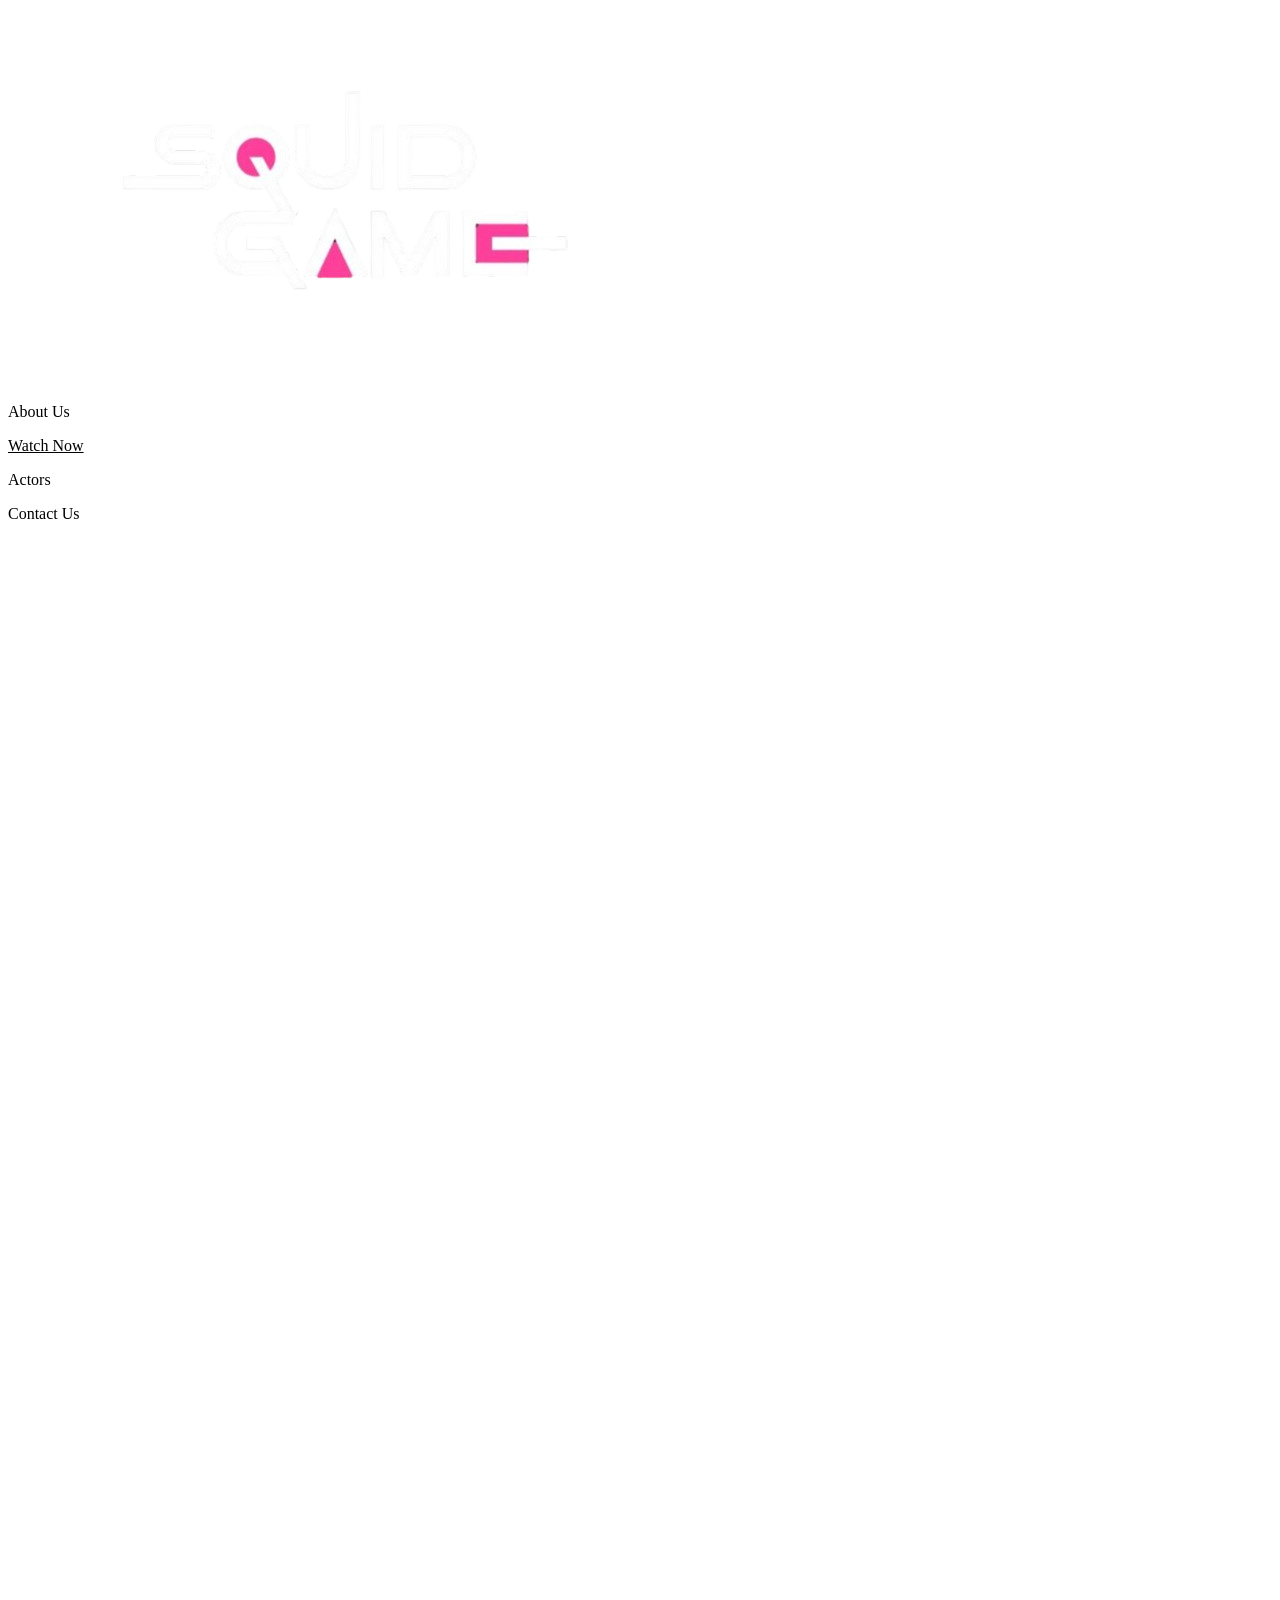
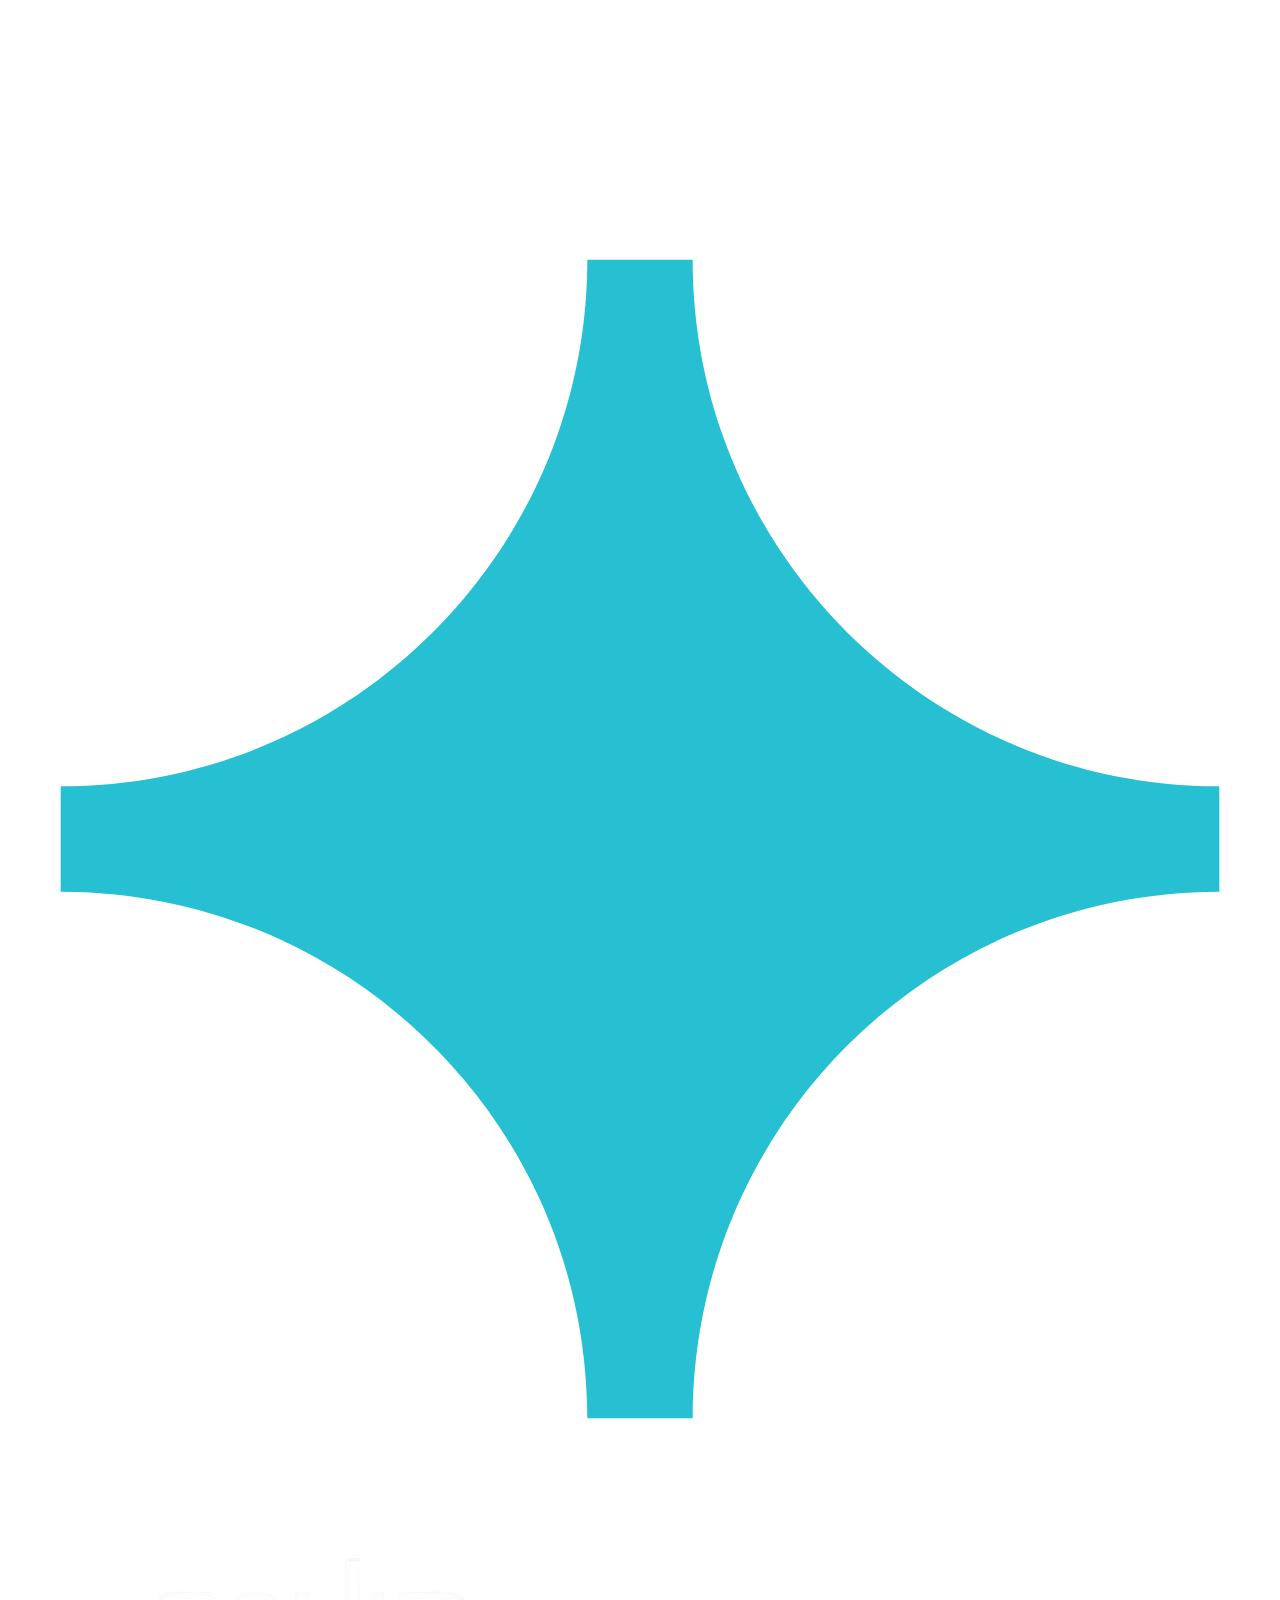
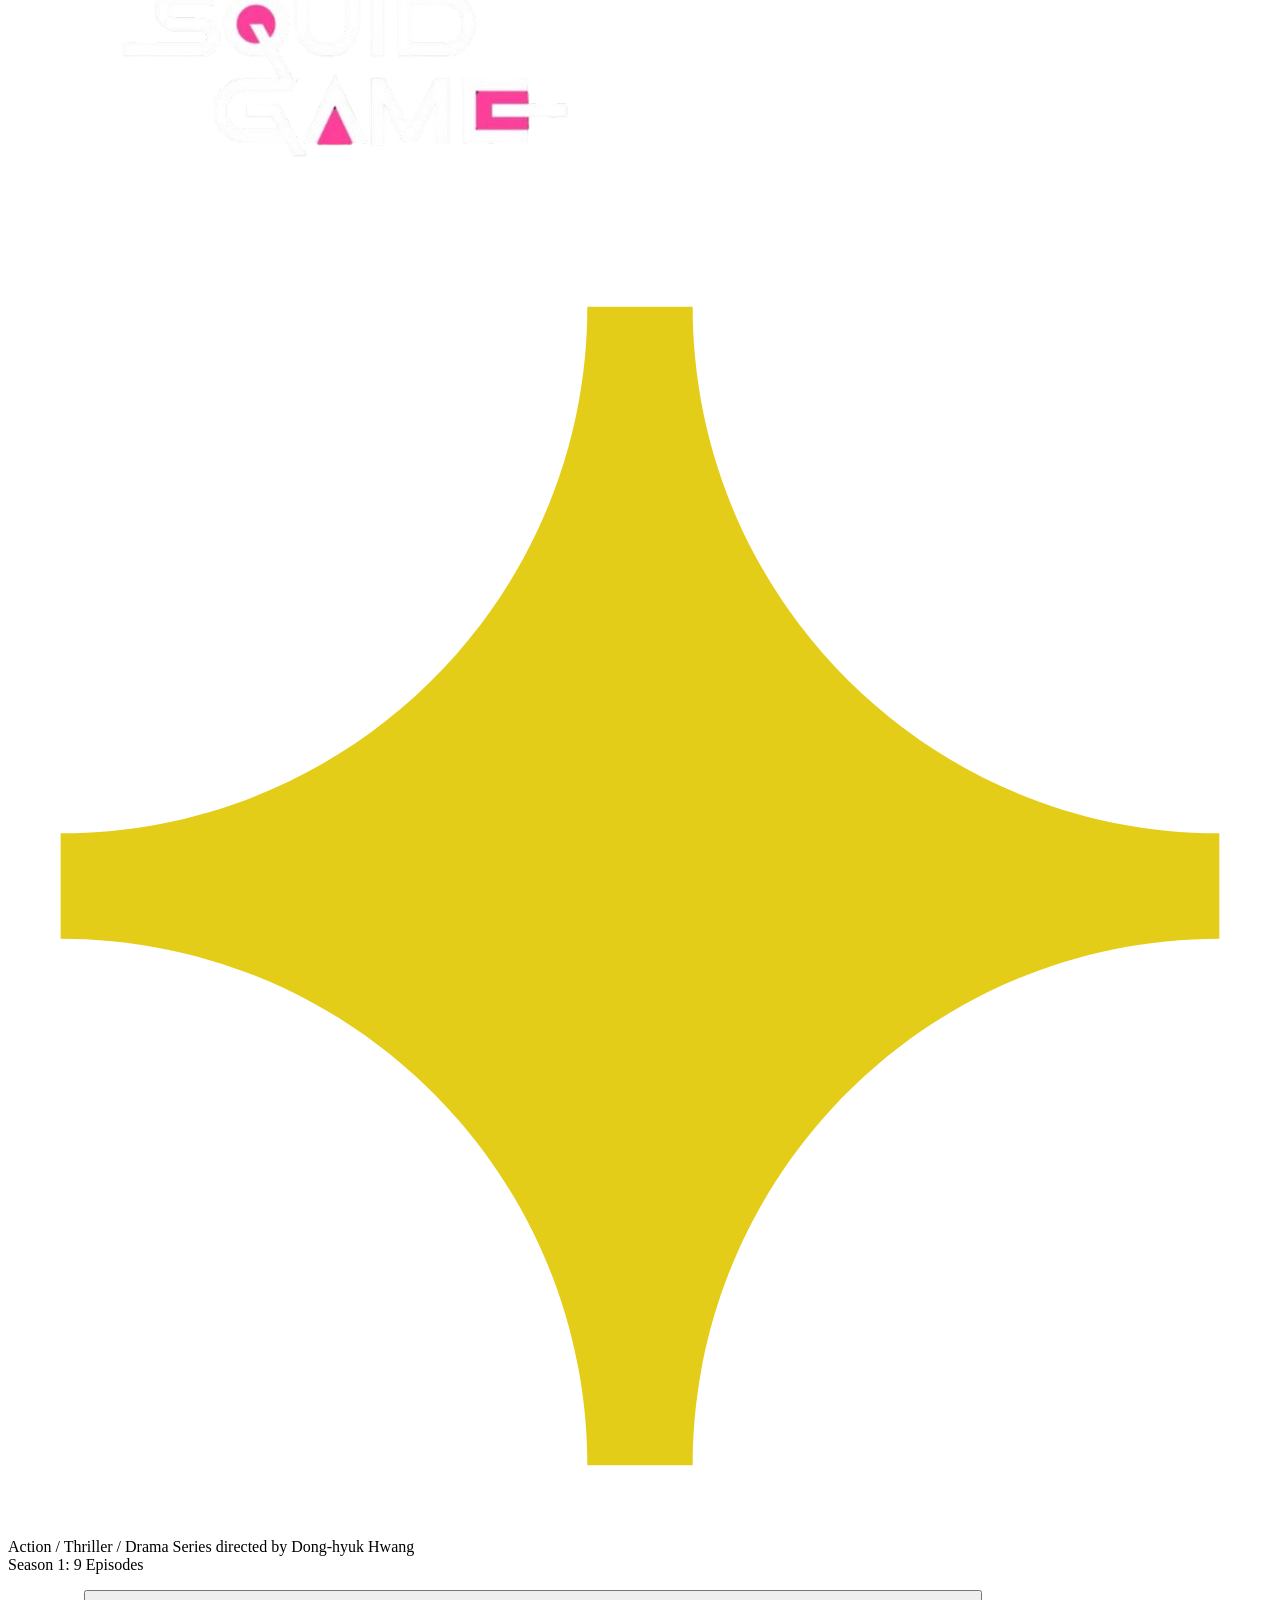
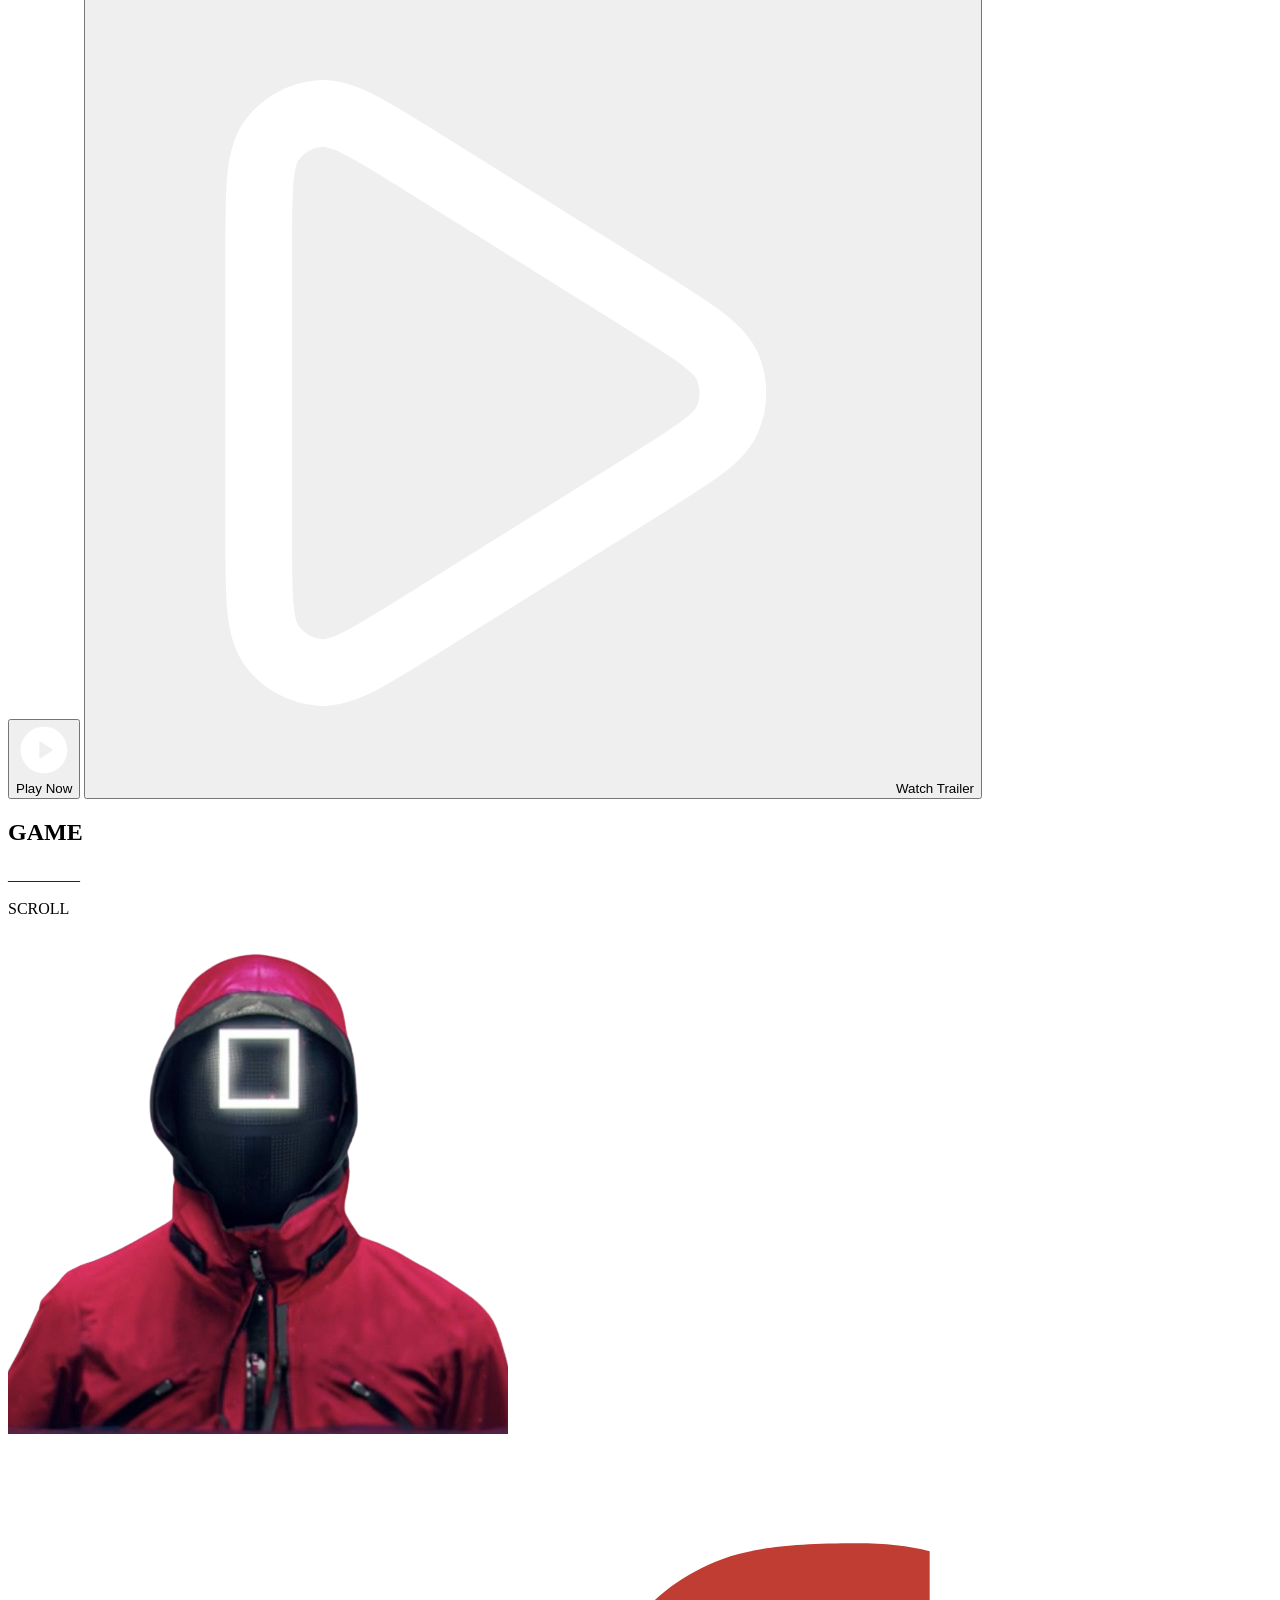
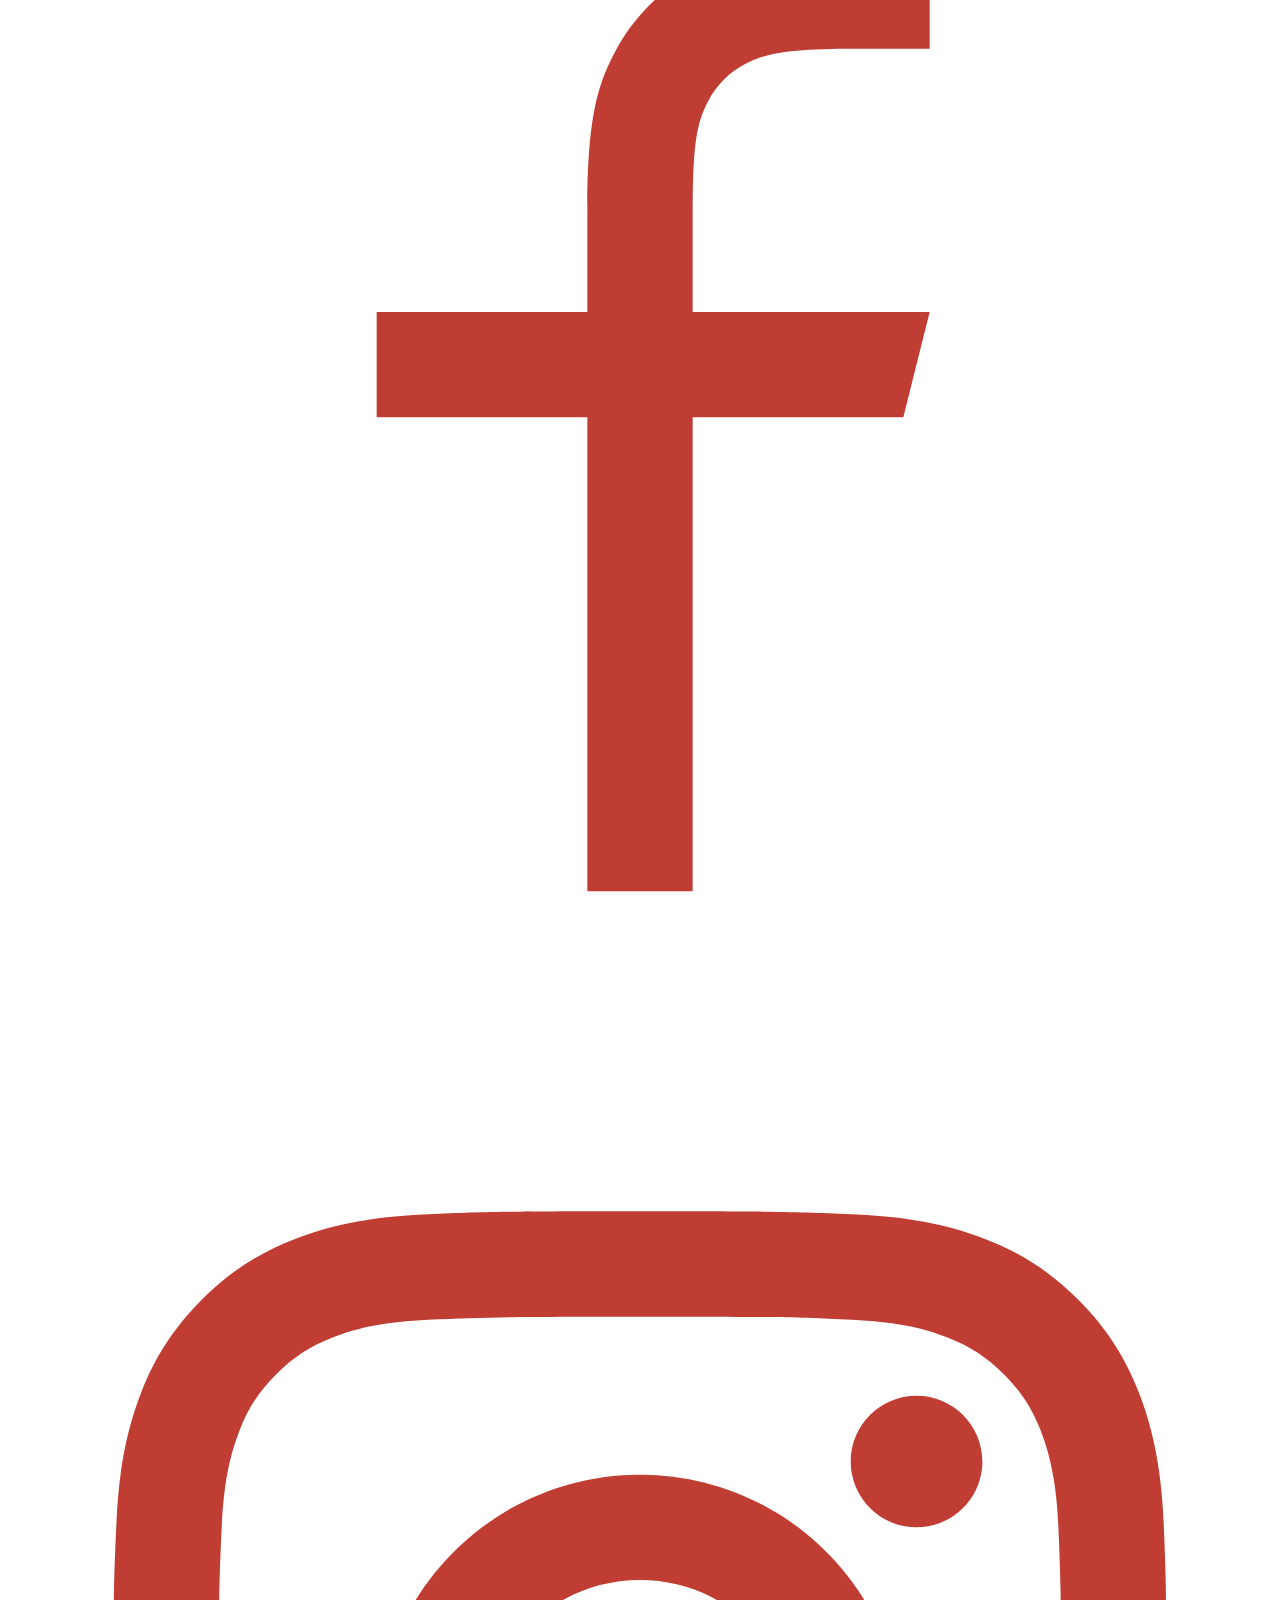
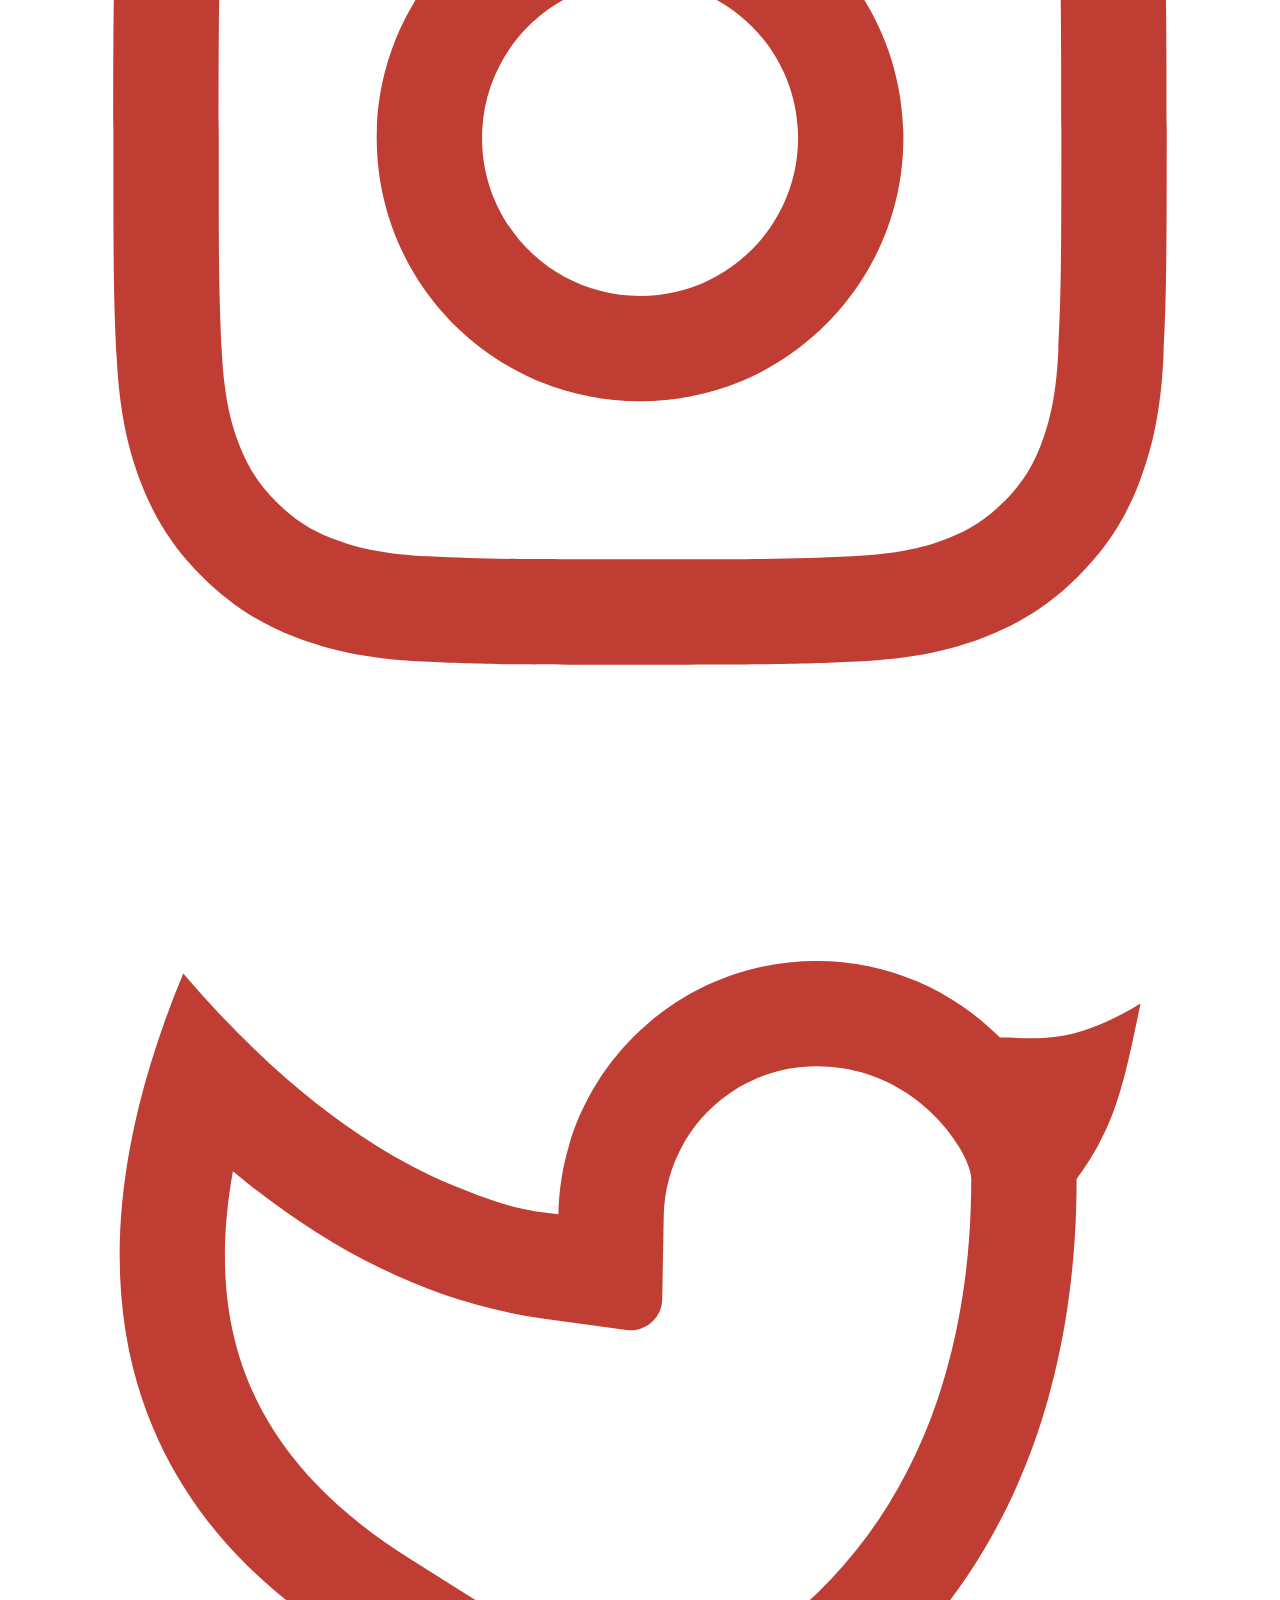
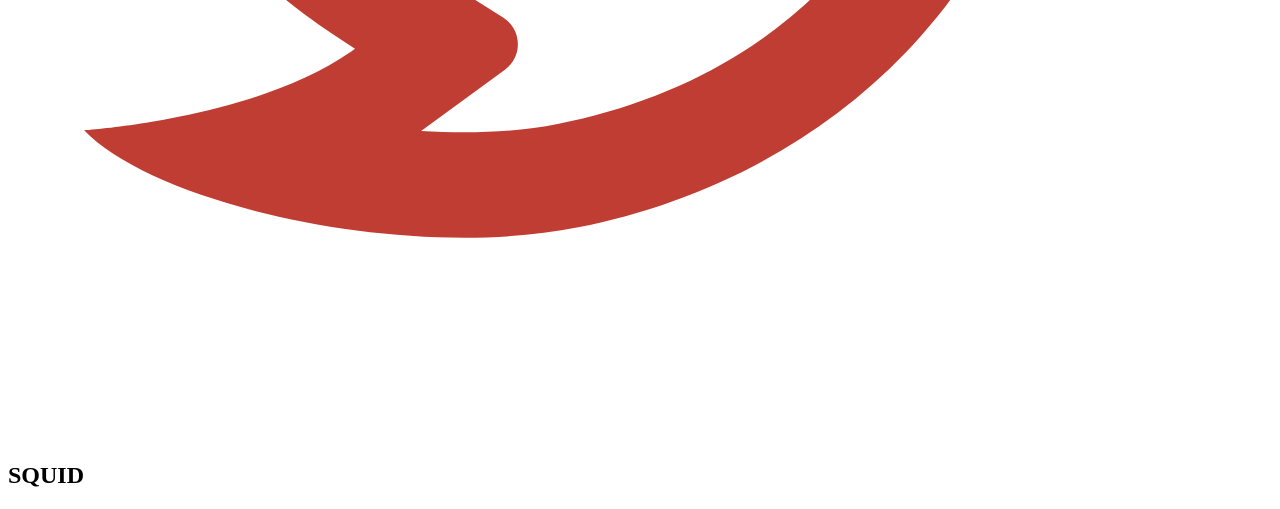
==== index.html @ bd440e50 "Force fix case sensitivity and spaces" ====
<!DOCTYPE html>
<html lang="en">

<head>
    <meta charset="UTF-8">
    <meta name="viewport" content="width=device-width, initial-scale=1.0">
    <link rel="stylesheet" href="style.css">
    <title>Document</title>
</head>

<body>
    <header>
        <nav>
            <div class="nav_class_1" id="nav_id_1"><img src="Logo-1.png" alt="Logo Image">
            </div>
            <div class="nav_class_1" id="nav_id_2">
                <p>About Us</p>
                <p id="special_p"><u>Watch Now</u></p>
                <p>Actors</p>
                <p>Contact Us</p>
            </div>
            <div class="nav_class_1" id="nav_id_3"><img src="Hamburger-Icon.svg" alt="Icon Image"></div>
        </nav>
    </header>
    <main>
        <section>
            <div class="section_class_1" id="section_id_11">
                <div class="child_1_11" id="id_section_1">
                    <img src="Blue-Star.svg" alt="Star Image">
                </div>
                <img src="Logo-1.png" alt="Logo Icon">
                <div class="child_1_11" id="id_section_2">
                    <img src="Yellow-Star-1.svg" alt="Star Image">
                </div>
                <p>Action / Thriller / Drama Series directed by Dong-hyuk Hwang <br>
                    Season 1: 9 Episodes</p>
                <div id="button_div"> <button id="button_id_1"><img src="Hollow-Play-Icon.svg" alt="Play Image">Play
                        Now</button>
                    <button id="button_id_2"><img src="play-svgrepo-com.svg" alt="Play Image"> Watch Trailer</button>
                </div>

            </div>
            <div class="section_class_1" id="section_id_12">
                <h1>GAME</h1>
            </div>
            <div class="section_class_1" id="section_id_13">
                <p id="special_p2">_________</p>
                <p id="special_p1">SCROLL</p>
            </div>
            <div class="section_class_1" id="section_id_14">
                <img src="Squid_Man_Image-removebg-preview.png" alt="Squid Image">
            </div>
            <div class="section_class_1" id="section_id_15">
                <div class="social_media" id="social_media_11"><img src="facebook-line.svg" alt="Social media"></div>
                <div class="social_media" id="social_media_12"><img src="instagram-line.svg" alt="Social media"></div>
                <div class="social_media" id="social_media_13"><img src="twitter-line.svg" alt="Social media"></div>
            </div>
            <div class="section_class_1" id="section_id_16">
                <h2>SQUID</h2>
            </div>
        </section>

        <footer>
            <div class="footer_class_1">
                <div class="footer_child_1" id="footer_child_id_11"></div>
                <div class="footer_child_1" id="footer_child_id_12"></div>
                <div class="footer_child_1" id="footer_child_id_13"></div>
            </div> 
        </footer>
    </main>

</body>

</html>
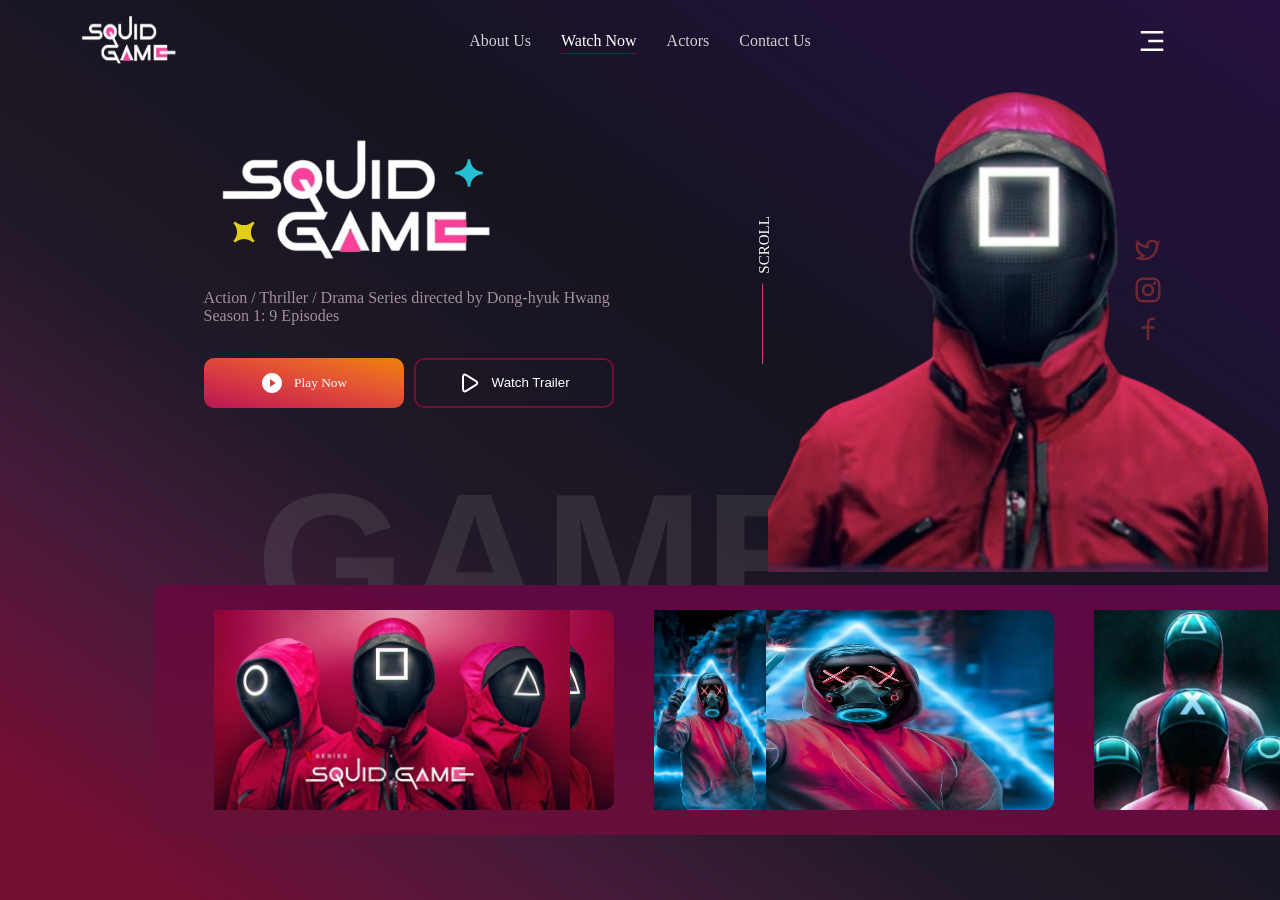
==== commit 36bf753b: "File name changes correctly upload it on github" ====
--- a/index.html
+++ b/index.html
@@ -62,9 +62,9 @@
 
         <footer>
             <div class="footer_class_1">
-                <div class="footer_child_1" id="footer_child_id_11"></div>
-                <div class="footer_child_1" id="footer_child_id_12"></div>
-                <div class="footer_child_1" id="footer_child_id_13"></div>
+                <div class="footer_child_1" id="footer_child_id_11"><img src="./Image-1.jpg" alt="IMAGE 1"></div>
+                <div class="footer_child_1" id="footer_child_id_12"><img src="./Image-2.jpg" alt="IMAGE 2"></div>
+                <div class="footer_child_1" id="footer_child_id_13"><img src="./Image-3.jpg" alt="IMAGE 3"></div>
             </div> 
         </footer>
     </main>
--- a/style.css
+++ b/style.css
@@ -0,0 +1,329 @@
+* {
+    padding: 0px;
+    margin: 0px;
+    box-sizing: border-box;
+}
+
+
+html body {
+    width: 100%;
+    height: 100vh;
+
+    background-image: linear-gradient(to right top, #740e33, #740e33, #5e1539, #481a39,
+            #321b32, #211927, #1d1724, #191522, #16131f, #191328, #1c1330, #211238, #211238, #261040),
+        linear-gradient(45deg, #121212 0%, #3a3a3a 100%);
+    ;
+
+    background-repeat: no-repeat;
+    background-attachment: fixed;
+    overflow-x: hidden;
+}
+
+nav {
+    width: 100%;
+    height: 9vh;
+    display: flex;
+
+}
+
+#nav_id_1 {
+    width: 20%;
+    height: 100%;
+    display: flex;
+    justify-content: center;
+    align-items: center;
+}
+
+#nav_id_2 {
+    width: 60%;
+    height: 100%;
+    display: flex;
+    justify-content: center;
+    align-items: center;
+    gap: 30px;
+}
+
+#nav_id_3 {
+    width: 20%;
+    height: 100%;
+    display: flex;
+    justify-content: center;
+    align-items: center;
+    position: relative;
+    cursor: pointer;
+
+}
+
+
+#nav_id_1>img {
+    width: 140px;
+    height: 90px;
+
+}
+
+#nav_id_2>p {
+    color: rgb(209, 207, 207);
+    font-family: serif;
+}
+
+u {
+    text-underline-offset: 7px;
+    text-decoration-color: #740e33;
+}
+
+#special_p>u {
+    color: #ffff;
+    font-family: serif;
+
+}
+
+#nav_id_3>img {
+    width: 30px;
+    height: 30px;
+
+}
+
+#section_id_11 {
+    width: 500px;
+    height: 400px;
+    position: absolute;
+    left: 12%;
+    top: 2%;
+    display: flex;
+    flex-direction: column;
+    justify-content: center;
+    align-items: flex-start;
+    gap: 2px;
+}
+
+#section_id_11>img {
+    width: 400px;
+    height: 280px;
+    position: relative;
+    margin: 0px;
+    padding: 0px;
+    top: 10%;
+}
+
+#section_id_11>p {
+    color: #A19096;
+    position: relative;
+    top: -5%;
+    left: 10%;
+}
+
+button {
+    width: 200px;
+    height: 50px;
+    border-radius: 10px;
+    display: flex;
+    justify-content: center;
+    align-items: center;
+    gap: 10px;
+    cursor: pointer;
+}
+
+
+#button_id_1 {
+    background-image: linear-gradient(to right top, #b71754, #ce2e48, #df483a, #e96528, #ed8208);
+    border: transparent;
+    color: white;
+    font-family: serif;
+
+}
+
+#button_id_2 {
+    background-color: transparent;
+    border: 2px solid #740e33;
+    color: white;
+
+}
+
+
+#button_id_1>img {
+    width: 24px;
+    height: 24px;
+}
+
+#button_id_2>img {
+    width: 24px;
+    height: 24px;
+}
+
+#button_div {
+    width: 450px;
+    height: 100px;
+    display: flex;
+    justify-content: flex-start;
+    align-items: center;
+    gap: 10px;
+    position: relative;
+    left: 10%;
+}
+
+#id_section_1 {
+    width: 30px;
+    height: 30px;
+    position: relative;
+    left: 60%;
+    top: 35%;
+}
+
+#id_section_2 {
+    width: 30px;
+    height: 30px;
+    rotate: 45deg;
+    position: relative;
+    left: 15%;
+    top: -15%;
+
+}
+
+#section_id_14 {
+    width: 550px;
+    height: 530px;
+    position: absolute;
+    left: 60%;
+    top: 8%;
+}
+
+#section_id_14>img {
+    background-blend-mode: screen;
+
+}
+
+h1 {
+    color: grey;
+    font-family: sans-serif;
+    font-size: 12rem;
+    position: absolute;
+    top: 50%;
+    left: 20%;
+    opacity: 20%;
+
+}
+
+#section_id_13 {
+    width: 120px;
+    height: 40px;
+    position: absolute;
+    display: flex;
+    justify-content: center;
+    align-items: center;
+    gap: 10px;
+    left: 55%;
+    top: 30%;
+    rotate: 270deg;
+}
+
+#special_p2 {
+    color: #d04571;
+    font-family: sans-serif;
+    display: inline-block;
+    transform: translateY(-9px);
+}
+
+#special_p1 {
+    color: white;
+    font-size: 15px;
+
+}
+
+#section_id_15 {
+    width: 120px;
+    height: 40px;
+    position: absolute;
+    display: flex;
+    justify-content: center;
+    align-items: center;
+    gap: 10px;
+    left: 85%;
+    top: 30%;
+    rotate: 270deg;
+}
+
+.social_media {
+    width: 30px;
+    height: 30px;
+    opacity: 50%;
+}
+
+#social_media_11 {
+    rotate: 90deg;
+}
+
+#social_media_13 {
+    rotate: 90deg;
+}
+
+#social_media_12 {
+    rotate: 90deg;
+}
+
+
+h2 {
+    color: grey;
+    font-family: sans-serif;
+    font-size: 10rem;
+    position: absolute;
+    left: 85%;
+    top: 25%;
+    rotate: 270deg;
+    opacity: 20%;
+
+}
+
+footer {
+    width: 1400px;
+    height: 250px;
+    background-image: linear-gradient(to right top, #681236, #650e3a, #620a3f, #5d0844, #580849);
+    border-radius: 10px;
+    display: flex;
+    position: absolute;
+    top: 65%;
+    left: 12%;
+    justify-content: center;
+    align-items: center;
+
+
+
+}
+
+.footer_class_1 {
+    display: flex;
+    justify-content: center;
+    align-items: center;
+    gap: 40px;
+}
+
+.footer_child_1 {
+    width: 400px;
+    height: 200px;
+    border-radius: 10px;
+    display: flex;
+    justify-items: center;
+}
+
+#footer_child_id_11 {
+    background-image: url(./Image\ 1.jpg);
+    background-position: center;
+    background-size: cover;
+    background-repeat: no-repeat;
+
+}
+
+
+#footer_child_id_12 {
+    background-image: url(./Image\ 2.jpg);
+    background-position: center;
+    background-size: 400px 350px;
+    background-repeat: no-repeat;
+
+}
+
+#footer_child_id_13 {
+    background-image: url(./Image\ 3.jpg);
+    background-position: center;
+    background-size: 400px 200px;
+    background-repeat: no-repeat;
+}
